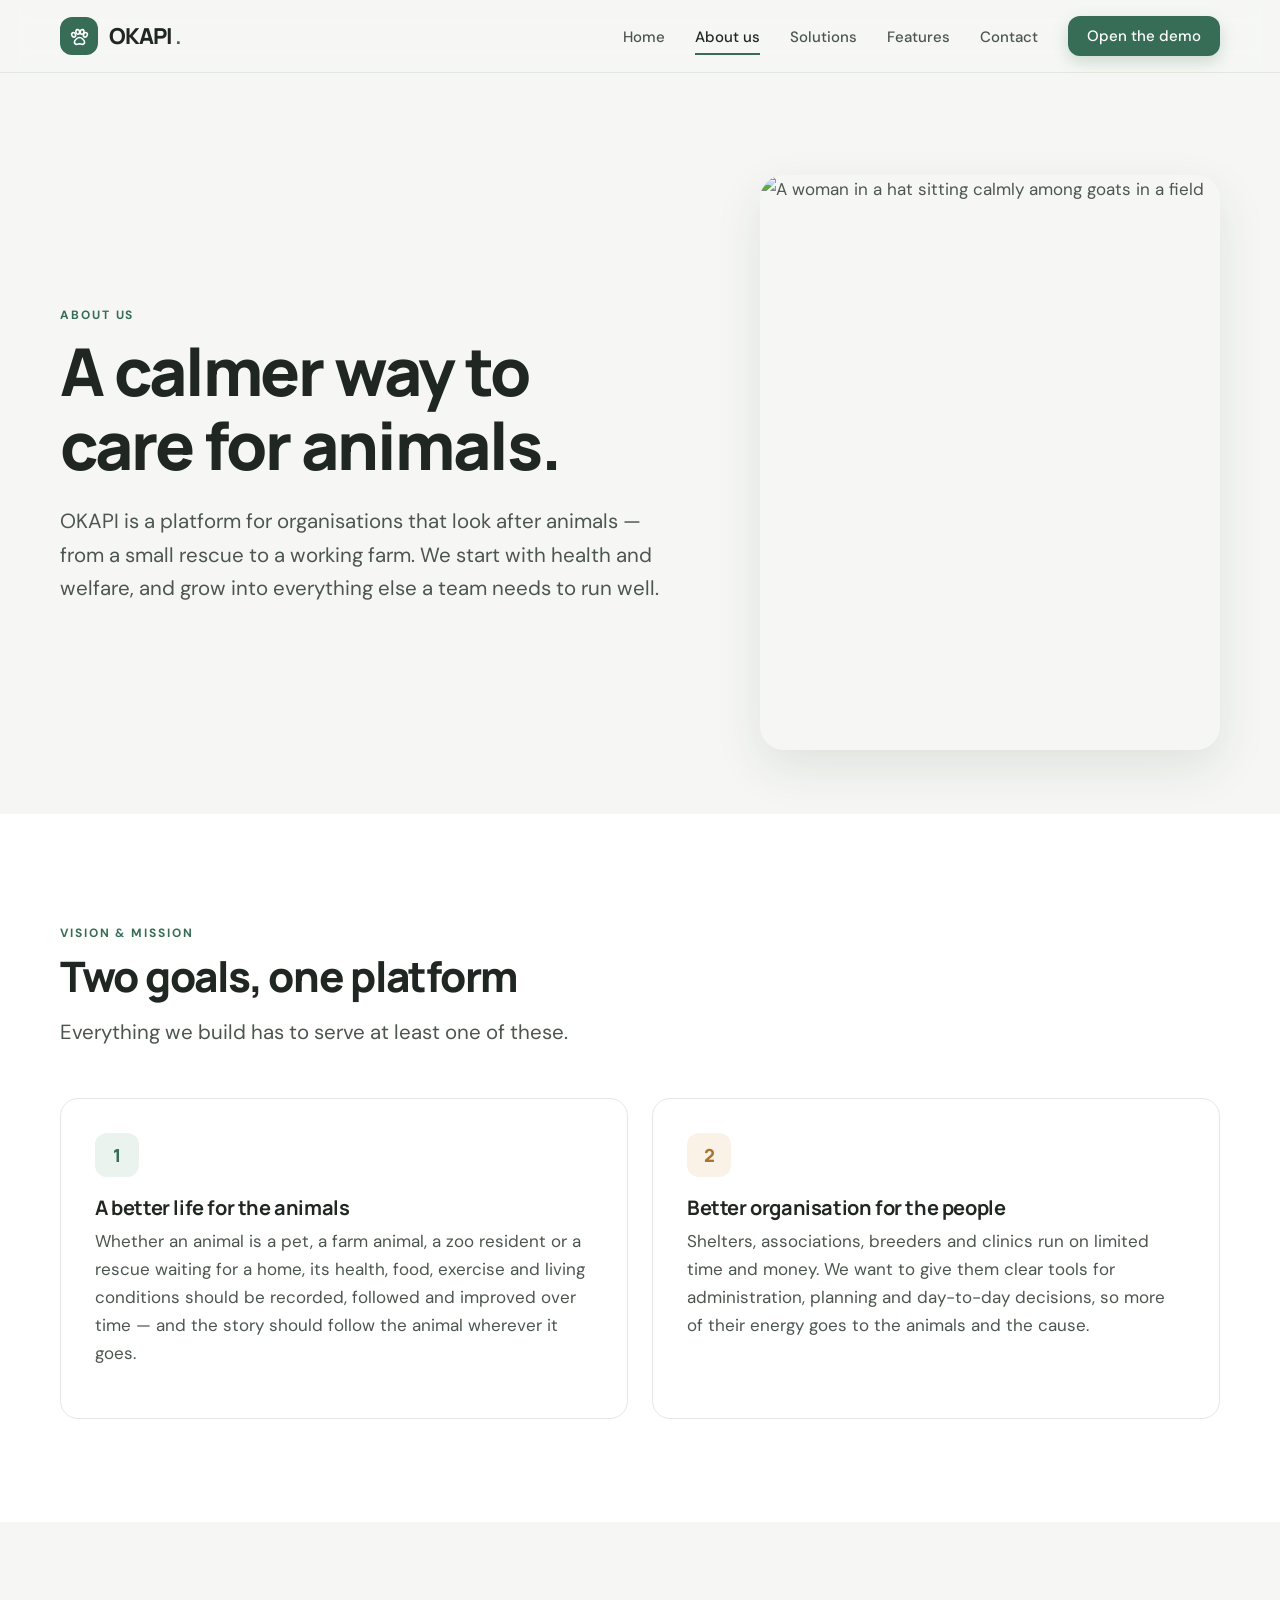
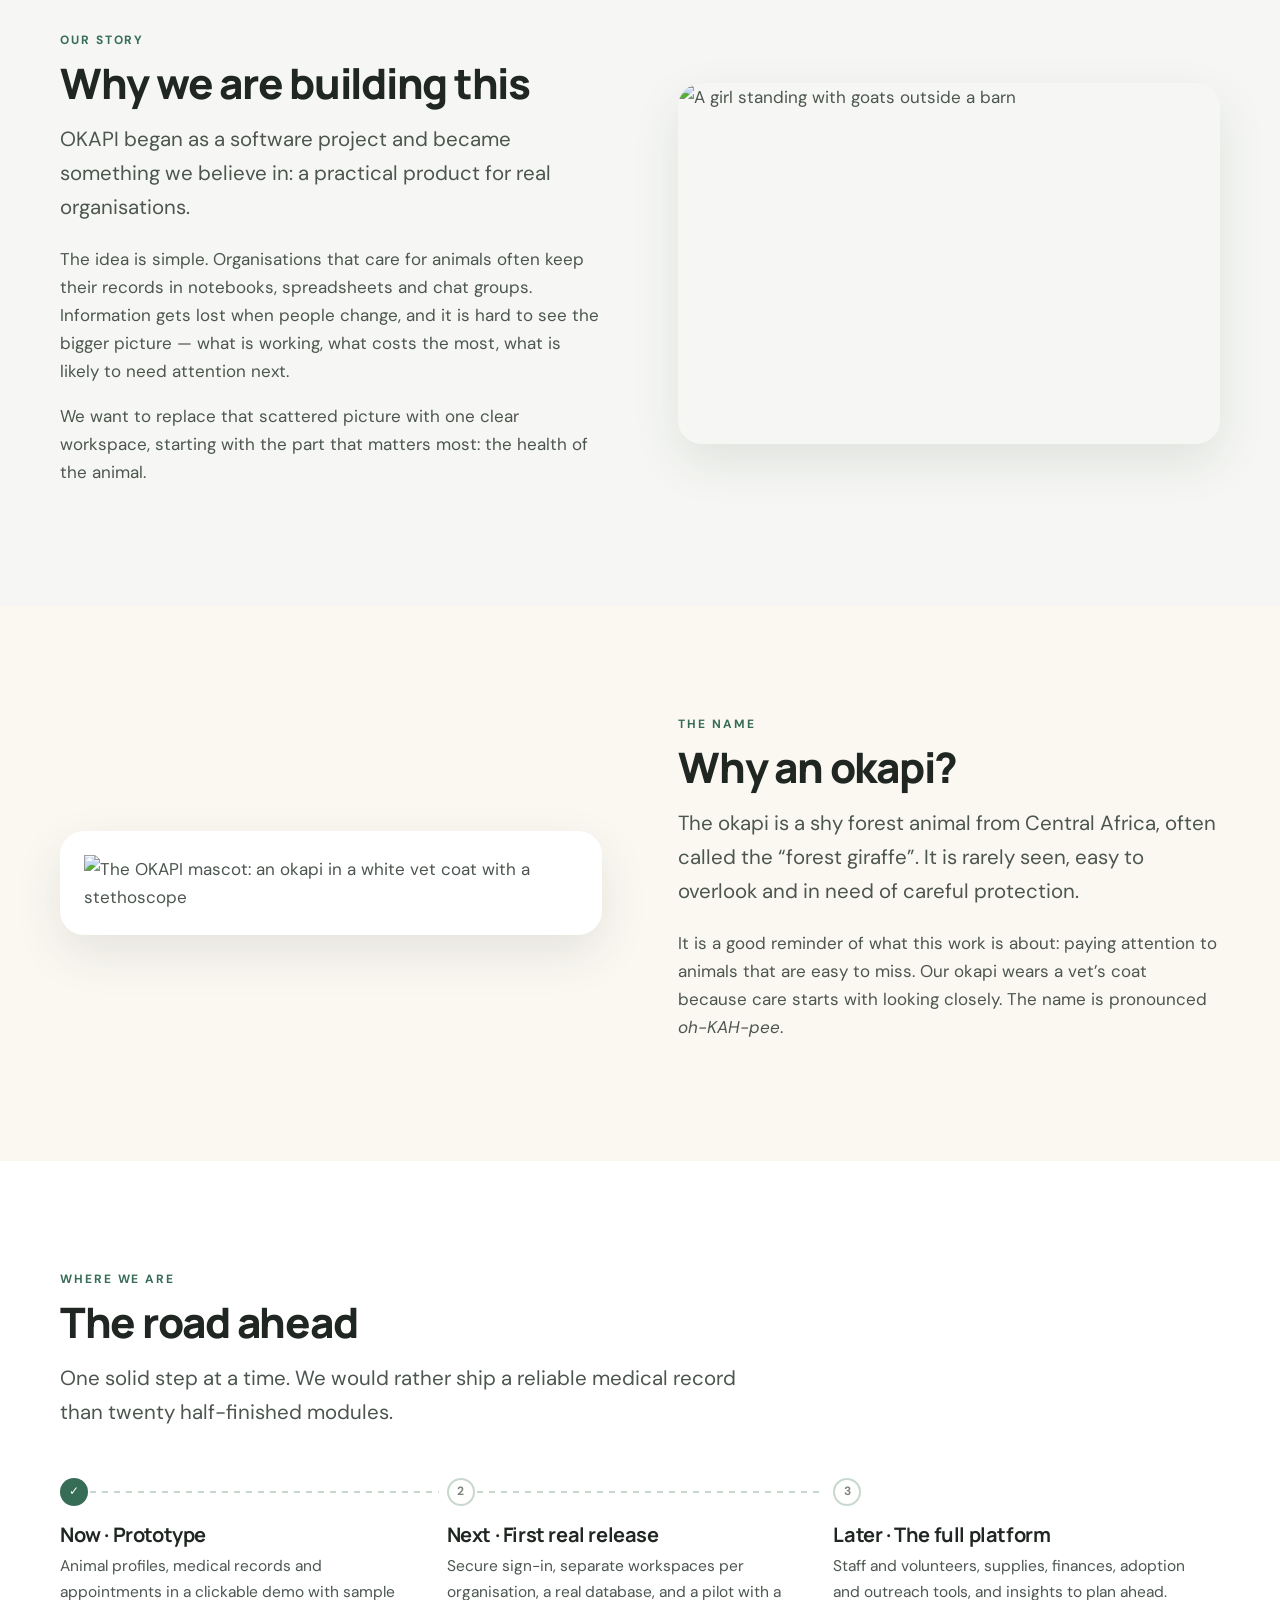
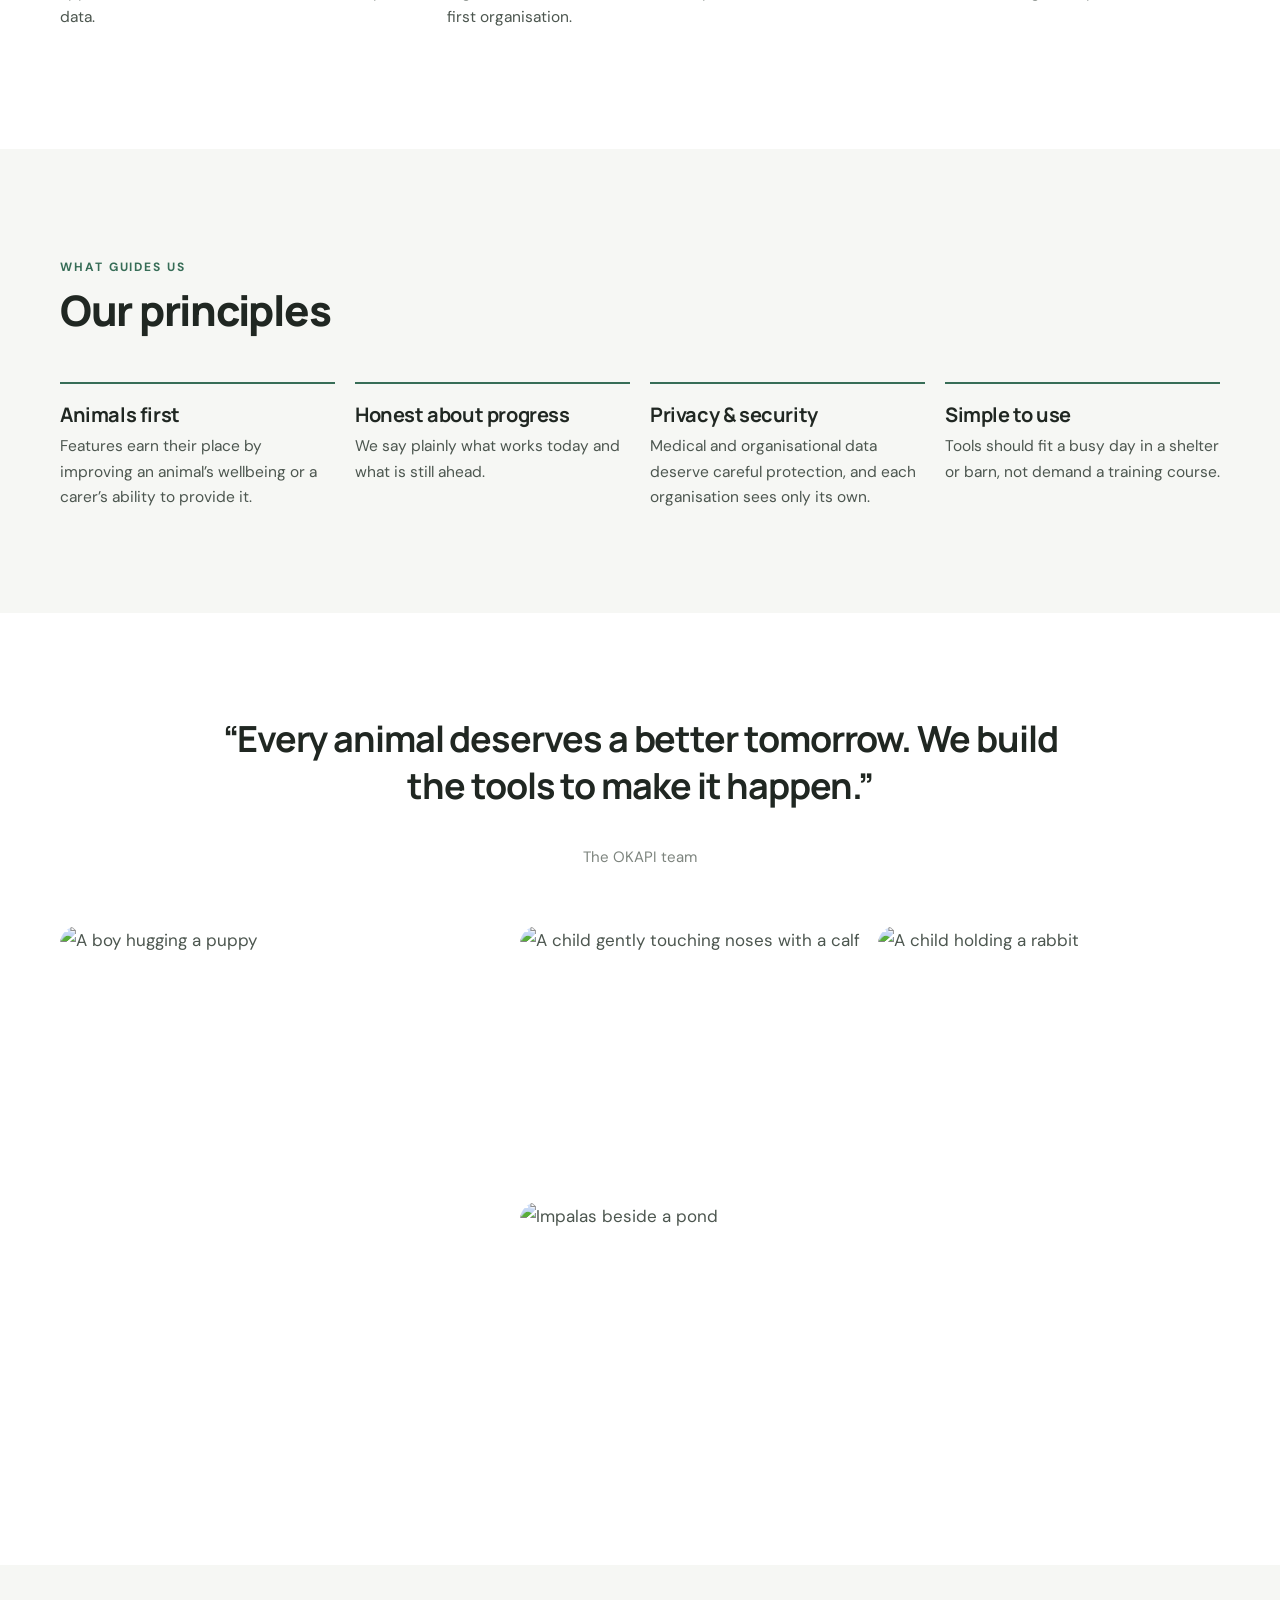
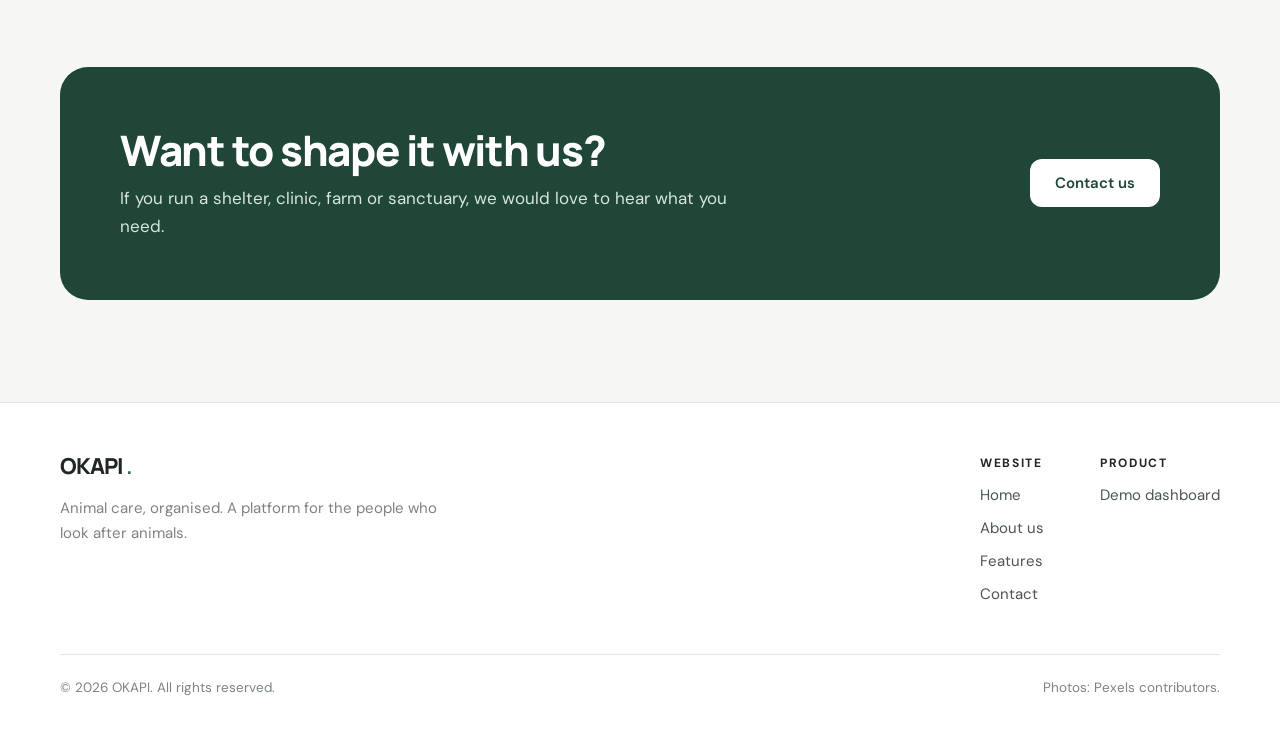
==== okapi/about.html @ 24b435aa "Merge remote-tracking branch 'origin/main' Signed-off-by: myrsini kampa <115368058+myrtokam@users.no" ====
<!doctype html>
<html lang="en">
<head>
    <meta charset="utf-8">
    <meta content="width=device-width, initial-scale=1" name="viewport">
    <meta content="#f6f7f4" name="theme-color">
    <meta content="Who we are, why we are building OKAPI, and where the platform is going." name="description">
    <title>About us — OKAPI</title>
    <link href="https://fonts.googleapis.com" rel="preconnect">
    <link crossorigin href="https://fonts.gstatic.com" rel="preconnect">
    <link href="https://fonts.googleapis.com/css2?family=DM+Sans:wght@400;500;600;700&family=Manrope:wght@600;700;800&display=swap"
          rel="stylesheet">
    <link href="site.css" rel="stylesheet">
</head>
<body>
<a class="skip" href="#main">Skip to content</a>

<header class="site-header">
    <div class="wrap nav">
        <a aria-label="OKAPI home" class="logo" href="index.html">
            <span class="logo-mark"><svg viewBox="0 0 24 24"><path
                    d="M12 13.2c-2.8 0-5.8 3.2-5.8 5.5 0 1.5 1.2 2.3 2.7 2.3 1.2 0 2-.6 3.1-.6s1.9.6 3.1.6c1.5 0 2.7-.8 2.7-2.3 0-2.3-3-5.5-5.8-5.5Z"/><ellipse
                    cx="5.3" cy="10.1" rx="2.1" ry="2.7" transform="rotate(-25 5.3 10.1)"/><ellipse cx="10" cy="6.8"
                                                                                                    rx="2.1" ry="2.7"
                                                                                                    transform="rotate(-8 10 6.8)"/><ellipse
                    cx="15" cy="6.8" rx="2.1" ry="2.7" transform="rotate(8 15 6.8)"/><ellipse cx="18.7" cy="10.1"
                                                                                              rx="2.1" ry="2.7"
                                                                                              transform="rotate(25 18.7 10.1)"/></svg></span>
            OKAPI<b>.</b>
        </a>
        <button aria-expanded="false" aria-label="Menu" class="nav-toggle">
            <svg viewBox="0 0 24 24">
                <path d="M4 7h16M4 12h16M4 17h16"/>
            </svg>
        </button>
        <ul class="nav-links">
            <li><a href="index.html">Home</a></li>
            <li><a aria-current="page" href="about.html">About us</a></li>
            <li><a href="index.html#solutions">Solutions</a></li>
            <li><a href="index.html#features">Features</a></li>
            <li><a href="index.html#contact">Contact</a></li>
            <li><a class="btn btn-primary btn-sm" href="app.html">Open the demo</a></li>
        </ul>
    </div>
</header>

<main id="main">
    <!-- INTRO -->
    <section class="hero" style="padding-bottom:clamp(40px,5vw,64px)">
        <div class="wrap hero-grid">
            <div>
                <span class="eyebrow">About us</span>
                <h1>A calmer way to care for animals.</h1>
                <p class="lead">OKAPI is a platform for organisations that look after animals — from a small rescue to a
                    working farm. We start with health and welfare, and grow into everything else a team needs to run
                    well.</p>
            </div>
            <figure class="photo tall" style="max-width:460px;justify-self:end;width:100%"><img
                    alt="A woman in a hat sitting calmly among goats in a field" src="images/woman-goats.jpg"
                    style="object-position:50% 30%"></figure>
        </div>
    </section>

    <!-- VISION & MISSION -->
    <section class="section section-white">
        <div class="wrap">
            <div class="section-head reveal">
                <span class="eyebrow">Vision &amp; mission</span>
                <h2>Two goals, one platform</h2>
                <p class="lead">Everything we build has to serve at least one of these.</p>
            </div>
            <div class="pillars">
                <article class="pillar reveal">
                    <div class="num">1</div>
                    <h3>A better life for the animals</h3>
                    <p>Whether an animal is a pet, a farm animal, a zoo resident or a rescue waiting for a home, its
                        health, food, exercise and living conditions should be recorded, followed and improved over time
                        — and the story should follow the animal wherever it goes.</p>
                </article>
                <article class="pillar warm reveal">
                    <div class="num">2</div>
                    <h3>Better organisation for the people</h3>
                    <p>Shelters, associations, breeders and clinics run on limited time and money. We want to give them
                        clear tools for administration, planning and day-to-day decisions, so more of their energy goes
                        to the animals and the cause.</p>
                </article>
            </div>
        </div>
    </section>

    <!-- STORY -->
    <section class="section">
        <div class="wrap split">
            <div class="reveal">
                <span class="eyebrow">Our story</span>
                <h2>Why we are building this</h2>
                <p class="lead">OKAPI began as a software project and became something we believe in: a practical
                    product for real organisations.</p>
                <p>The idea is simple. Organisations that care for animals often keep their records in notebooks,
                    spreadsheets and chat groups. Information gets lost when people change, and it is hard to see the
                    bigger picture — what is working, what costs the most, what is likely to need attention next.</p>
                <p>We want to replace that scattered picture with one clear workspace, starting with the part that
                    matters most: the health of the animal.</p>
            </div>
            <figure class="photo wide reveal"><img alt="A girl standing with goats outside a barn"
                                                   loading="lazy" src="images/goats-barn.jpg">
            </figure>
        </div>
    </section>

    <!-- MASCOT -->
    <section class="section section-cream">
        <div class="wrap split reverse">
            <div class="reveal">
                <span class="eyebrow">The name</span>
                <h2>Why an okapi?</h2>
                <p class="lead">The okapi is a shy forest animal from Central Africa, often called the “forest giraffe”.
                    It is rarely seen, easy to overlook and in need of careful protection.</p>
                <p>It is a good reminder of what this work is about: paying attention to animals that are easy to miss.
                    Our okapi wears a vet’s coat because care starts with looking closely. The name is pronounced <em>oh-KAH-pee</em>.
                </p>
            </div>
            <figure class="photo reveal" style="background:#fff;padding:24px;box-shadow:var(--shadow)"><img
                    alt="The OKAPI mascot: an okapi in a white vet coat with a stethoscope" loading="lazy"
                    src="images/okapi-vet.png" style="object-fit:contain"></figure>
        </div>
    </section>

    <!-- ROADMAP -->
    <section class="section section-white">
        <div class="wrap">
            <div class="section-head reveal">
                <span class="eyebrow">Where we are</span>
                <h2>The road ahead</h2>
                <p class="lead">One solid step at a time. We would rather ship a reliable medical record than twenty
                    half-finished modules.</p>
            </div>
            <div class="timeline">
                <div class="step reveal">
                    <div class="dot">✓</div>
                    <h3>Now · Prototype</h3>
                    <p>Animal profiles, medical records and appointments in a clickable demo with sample data.</p></div>
                <div class="step upcoming reveal">
                    <div class="dot">2</div>
                    <h3>Next · First real release</h3>
                    <p>Secure sign-in, separate workspaces per organisation, a real database, and a pilot with a first
                        organisation.</p></div>
                <div class="step upcoming reveal">
                    <div class="dot">3</div>
                    <h3>Later · The full platform</h3>
                    <p>Staff and volunteers, supplies, finances, adoption and outreach tools, and insights to plan
                        ahead.</p></div>
            </div>
        </div>
    </section>

    <!-- VALUES -->
    <section class="section">
        <div class="wrap">
            <div class="section-head reveal">
                <span class="eyebrow">What guides us</span>
                <h2>Our principles</h2>
            </div>
            <div class="values">
                <div class="value reveal"><h3>Animals first</h3>
                    <p>Features earn their place by improving an animal’s wellbeing or a carer’s ability to provide
                        it.</p></div>
                <div class="value reveal"><h3>Honest about progress</h3>
                    <p>We say plainly what works today and what is still ahead.</p></div>
                <div class="value reveal"><h3>Privacy &amp; security</h3>
                    <p>Medical and organisational data deserve careful protection, and each organisation sees only its
                        own.</p></div>
                <div class="value reveal"><h3>Simple to use</h3>
                    <p>Tools should fit a busy day in a shelter or barn, not demand a training course.</p></div>
            </div>
        </div>
    </section>

    <!-- QUOTE + PHOTOS -->
    <section class="section section-white">
        <div class="wrap">
            <blockquote class="quote reveal">
                <p>“Every animal deserves a better tomorrow. We build the tools to make it happen.”</p>
                <cite>The OKAPI team</cite>
            </blockquote>
            <div class="gallery reveal" style="margin-top:56px">
                <img alt="A boy hugging a puppy" loading="lazy" src="images/boy-puppy.jpg"
                     style="object-position:50% 30%">
                <img alt="A child gently touching noses with a calf" loading="lazy" src="images/calf.jpg">
                <img alt="A child holding a rabbit" loading="lazy" src="images/boy-rabbit.jpg">
                <img alt="Impalas beside a pond" loading="lazy" src="images/wildlife.jpg" style="grid-column: span 2">
            </div>
        </div>
    </section>

    <!-- CTA -->
    <section class="section">
        <div class="wrap cta" style="margin-bottom:0">
            <div class="cta-box reveal">
                <div>
                    <h2>Want to shape it with us?</h2>
                    <p>If you run a shelter, clinic, farm or sanctuary, we would love to hear what you need.</p>
                </div>
                <a class="btn btn-light" href="index.html#contact">Contact us</a>
            </div>
        </div>
    </section>
</main>

<footer class="site-footer">
    <div class="wrap">
        <div class="footer-grid">
            <div>
                <a class="logo" href="index.html">OKAPI<b>.</b></a>
                <p>Animal care, organised. A platform for the people who look after animals.</p>
            </div>
            <div class="footer-links">
                <div><h4>Website</h4><a href="index.html">Home</a><a href="about.html">About us</a><a
                        href="index.html#features">Features</a><a href="index.html#contact">Contact</a></div>
                <div><h4>Product</h4><a href="app.html">Demo dashboard</a></div>
            </div>
        </div>
        <div class="legal">
            <span>© <span data-year>2026</span> OKAPI. All rights reserved.</span>
            <span>Photos: Pexels contributors.</span>
        </div>
    </div>
</footer>
<script src="site.js"></script>
</body>
</html>
---- okapi/site.css ----
/* OKAPI public website — shares the visual language of the dashboard (styles.css tokens) */
:root {
  color-scheme: light;
  --ink: #202722;
  --body: #4c564f;
  --muted: #7d847e;
  --line: #e4e8e2;
  --paper: #fff;
  --canvas: #f6f7f4;
  --cream: #fbf8f2;
  --green: #376d57;
  --green-dark: #285742;
  --green-deep: #1f4636;
  --green-soft: #eaf3ed;
  --amber: #c58a43;
  --amber-soft: #fbf2e7;
  --radius: 18px;
  --shadow: 0 18px 48px rgb(34 49 39 / 10%);
  --wrap: 1160px;
}

* { box-sizing: border-box; }
html { scroll-behavior: smooth; }
body { margin: 0; background: var(--canvas); color: var(--body); font: 400 17px/1.65 "DM Sans", system-ui, sans-serif; -webkit-font-smoothing: antialiased; }
img { display: block; max-width: 100%; }
a { color: var(--green); }
h1, h2, h3, p { margin-top: 0; }
h1, h2, h3 { color: var(--ink); font-family: "Manrope", sans-serif; letter-spacing: -.03em; line-height: 1.12; }
h1 { font-size: clamp(38px, 5.4vw, 66px); font-weight: 800; margin-bottom: 22px; }
h2 { font-size: clamp(28px, 3.4vw, 42px); font-weight: 800; margin-bottom: 16px; }
h3 { font-size: 20px; font-weight: 700; letter-spacing: -.02em; margin-bottom: 8px; }
.wrap { width: min(var(--wrap), 100% - 48px); margin-inline: auto; }
.eyebrow { display: inline-block; margin-bottom: 14px; color: var(--green); font: 700 12px/1 "DM Sans", sans-serif; letter-spacing: .16em; text-transform: uppercase; }
.lead { font-size: clamp(18px, 1.6vw, 21px); color: var(--body); max-width: 60ch; }
.skip { position: absolute; left: -999px; top: 8px; z-index: 100; padding: 10px 14px; border-radius: 8px; background: var(--ink); color: #fff; }
.skip:focus { left: 8px; }
:focus-visible { outline: 3px solid #8eaf98; outline-offset: 3px; border-radius: 6px; }

/* header */
.site-header { position: sticky; top: 0; z-index: 40; background: rgb(246 247 244 / 88%); backdrop-filter: blur(12px); border-bottom: 1px solid var(--line); }
.nav { display: flex; align-items: center; justify-content: space-between; gap: 24px; height: 72px; }
.logo { display: inline-flex; align-items: center; gap: 11px; color: var(--ink); text-decoration: none; font: 800 22px/1 "Manrope", sans-serif; letter-spacing: -.04em; }
.logo-mark { width: 38px; height: 38px; display: grid; place-items: center; border-radius: 12px; color: #fff; background: var(--green); }
.logo-mark svg { width: 21px; height: 21px; fill: none; stroke: currentColor; stroke-width: 1.8; stroke-linecap: round; stroke-linejoin: round; }
.logo { gap: 11px; }
.logo b { color: var(--green); margin-left: -9px; }
.nav-links { display: flex; align-items: center; gap: 30px; margin: 0; padding: 0; list-style: none; }
.nav-links a { color: var(--body); text-decoration: none; font-size: 15px; font-weight: 500; padding: 6px 0; border-bottom: 2px solid transparent; }
.nav-links a.btn { color: #fff; border-bottom: 1.5px solid transparent; padding: 0 18px; }
.nav-links a.btn:hover { color: #fff; border-color: transparent; background: var(--green-dark); }
.nav-links a:hover, .nav-links a[aria-current="page"] { color: var(--ink); border-color: var(--green); }
.nav-toggle { display: none; width: 44px; height: 44px; border: 1px solid var(--line); border-radius: 10px; background: #fff; cursor: pointer; }
.nav-toggle svg { width: 20px; height: 20px; fill: none; stroke: var(--ink); stroke-width: 1.8; stroke-linecap: round; }

/* buttons */
.btn { display: inline-flex; align-items: center; justify-content: center; gap: 9px; min-height: 48px; padding: 0 24px; border: 1.5px solid transparent; border-radius: 12px; font: 600 15px/1 "DM Sans", sans-serif; text-decoration: none; cursor: pointer; transition: background .16s, transform .16s, box-shadow .16s; }
.btn:active { transform: translateY(1px); }
.btn-primary { color: #fff; background: var(--green); box-shadow: 0 6px 16px rgb(55 109 87 / 22%); }
.btn-primary:hover { background: var(--green-dark); }
.btn-ghost { color: var(--green-dark); background: transparent; border-color: #c9d8cd; }
.btn-ghost:hover { background: #fff; }
.btn-light { color: var(--green-deep); background: #fff; }
.btn-light:hover { background: var(--green-soft); }
.btn-sm { min-height: 40px; padding: 0 18px; font-size: 14px; }

/* hero */
.hero { padding: clamp(48px, 8vw, 104px) 0 clamp(56px, 7vw, 88px); overflow: hidden; }
.hero-grid { display: grid; grid-template-columns: 1.1fr .9fr; gap: clamp(32px, 5vw, 72px); align-items: center; }
.hero h1 em { font-style: normal; color: var(--green); }
.hero-actions { display: flex; flex-wrap: wrap; gap: 12px; margin-top: 32px; }
.status-chip { display: inline-flex; align-items: center; gap: 9px; margin-top: 30px; padding: 8px 14px; border: 1px solid #f0e2c7; border-radius: 999px; background: #fffaf1; color: #8a6128; font-size: 13.5px; font-weight: 500; }
.status-chip i { width: 8px; height: 8px; border-radius: 50%; background: #d7a24f; }
.hero-art { position: relative; }
.hero-card { position: relative; background-image: radial-gradient(circle at 50% 75%, var(--green-soft), #fff 70%); border-radius: 28px; background: #fff; box-shadow: var(--shadow); padding: 28px 28px 0; border: 1px solid var(--line); }
.hero-card img { width: 100%; aspect-ratio: 1.2; object-fit: contain; }
.hero-card img { position: relative; z-index: 1; mix-blend-mode: multiply; }
.float-photo { position: absolute; width: 38%; right: -4%; bottom: -34px; border-radius: 18px; border: 6px solid var(--canvas); box-shadow: var(--shadow); aspect-ratio: 4/5; object-fit: cover; z-index: 2; }
.float-note { position: absolute; left: -5%; top: 12%; z-index: 2; display: flex; align-items: center; gap: 10px; padding: 11px 15px; border-radius: 14px; background: #fff; box-shadow: var(--shadow); border: 1px solid var(--line); font-size: 14px; font-weight: 600; color: var(--ink); }
.float-note svg { width: 18px; height: 18px; fill: none; stroke: var(--green); stroke-width: 1.8; stroke-linecap: round; stroke-linejoin: round; }

/* sections */
section { scroll-margin-top: 90px; }
.section { padding: clamp(56px, 8vw, 104px) 0; }
.section-white { background: #fff; }
.section-cream { background: var(--cream); }
.section-head { max-width: 720px; margin-bottom: 48px; }
.section-head.center { margin-inline: auto; text-align: center; }
.section-head.center .lead { margin-inline: auto; }

.split { display: grid; grid-template-columns: 1fr 1fr; gap: clamp(32px, 6vw, 84px); align-items: center; }
.split.reverse > :first-child { order: 2; }
.photo { border-radius: 24px; overflow: hidden; box-shadow: var(--shadow); }
.photo img { width: 100%; height: 100%; object-fit: cover; }
.photo.tall { aspect-ratio: 4/5; }
.photo.wide { aspect-ratio: 3/2; }
.photo.square { aspect-ratio: 1; }
.photo figcaption { display: none; }
figure { margin: 0; }

.pillars { display: grid; grid-template-columns: repeat(2, 1fr); gap: 24px; }
.pillar { padding: 34px; border-radius: var(--radius); background: #fff; border: 1px solid var(--line); }
.pillar .num { display: grid; place-items: center; width: 44px; height: 44px; margin-bottom: 20px; border-radius: 12px; background: var(--green-soft); color: var(--green); font: 800 18px "Manrope", sans-serif; }
.pillar.warm .num { background: var(--amber-soft); color: #a8742f; }

.cards { display: grid; grid-template-columns: repeat(3, 1fr); gap: 22px; }
.card { overflow: hidden; border-radius: var(--radius); background: #fff; border: 1px solid var(--line); transition: transform .2s, box-shadow .2s; }
.card:hover { transform: translateY(-4px); box-shadow: var(--shadow); }
.card img { width: 100%; aspect-ratio: 4/3; object-fit: cover; }
.card div { padding: 22px 24px 26px; }
.card p { margin: 0; font-size: 15.5px; }

.features { display: grid; grid-template-columns: repeat(3, 1fr); gap: 20px; }
.feature { padding: 26px; border-radius: var(--radius); background: #fff; border: 1px solid var(--line); }
.feature p { margin: 0; font-size: 15.5px; }
.tag { display: inline-flex; margin-bottom: 16px; padding: 5px 11px; border-radius: 999px; font-size: 12px; font-weight: 700; letter-spacing: .04em; }
.tag.live { color: #3f7a53; background: #e8f4ec; }
.tag.next { color: #9a6d2f; background: var(--amber-soft); }
.tag.later { color: #6b736d; background: #eff1ee; }

.timeline { display: grid; grid-template-columns: repeat(3, 1fr); gap: 0; position: relative; }
.step { position: relative; padding: 0 28px 0 0; }
.step::before { content: ""; position: absolute; top: 13px; left: 30px; right: 8px; height: 2px; background: repeating-linear-gradient(90deg, #c9d8cd 0 6px, transparent 6px 12px); }
.step:last-child::before { display: none; }
.dot { position: relative; display: grid; place-items: center; width: 28px; height: 28px; margin-bottom: 18px; border-radius: 50%; background: var(--green); color: #fff; font-size: 12px; font-weight: 700; }
.step.upcoming .dot { background: #fff; border: 2px solid #c9d8cd; color: var(--muted); }
.step p { font-size: 15.5px; }

.values { display: grid; grid-template-columns: repeat(4, 1fr); gap: 20px; }
.value { padding-top: 20px; border-top: 2px solid var(--green); }
.value p { font-size: 15.5px; margin: 0; }

.gallery { display: grid; grid-template-columns: 1.3fr 1fr 1fr; grid-template-rows: 260px 260px; gap: 16px; }
.gallery img { width: 100%; height: 100%; object-fit: cover; border-radius: 18px; }
.gallery img:first-child { grid-row: span 2; }

.quote { max-width: 860px; margin: 0 auto; text-align: center; }
.quote p { font: 700 clamp(24px, 3vw, 36px)/1.3 "Manrope", sans-serif; letter-spacing: -.03em; color: var(--ink); }
.quote cite { display: block; margin-top: 18px; font-style: normal; font-size: 15px; color: var(--muted); }

.callout { padding: 20px 24px; border-radius: 14px; border: 1px solid #f0e2c7; background: #fffaf1; color: #6f5430; font-size: 15.5px; }
.callout strong { color: #5c4424; }

/* CTA + contact */
.cta { margin-inline: auto; }
.cta-box { display: grid; grid-template-columns: 1fr auto; gap: 32px; align-items: center; padding: clamp(32px, 5vw, 60px); border-radius: 28px; background: var(--green-deep); color: #d8e6dd; }
.cta-box h2 { color: #fff; margin-bottom: 10px; }
.cta-box p { margin: 0; max-width: 52ch; }

.contact-grid { display: grid; grid-template-columns: .8fr 1.2fr; gap: clamp(32px, 6vw, 80px); align-items: start; }
.contact-list { display: grid; gap: 18px; margin: 28px 0 0; padding: 0; list-style: none; }
.contact-list li { display: flex; gap: 14px; align-items: flex-start; }
.contact-list span.ico { flex: 0 0 auto; width: 40px; height: 40px; display: grid; place-items: center; border-radius: 12px; background: var(--green-soft); color: var(--green); }
.contact-list svg { width: 19px; height: 19px; fill: none; stroke: currentColor; stroke-width: 1.8; stroke-linecap: round; stroke-linejoin: round; }
.contact-list small { display: block; color: var(--muted); font-size: 13px; }
.form { padding: clamp(24px, 3vw, 38px); border-radius: 22px; background: #fff; border: 1px solid var(--line); box-shadow: var(--shadow); }
.form-row { display: grid; grid-template-columns: 1fr 1fr; gap: 16px; }
.form label { display: block; margin: 0 0 18px; color: var(--ink); font-size: 14px; font-weight: 600; }
.form input, .form select, .form textarea { display: block; width: 100%; margin-top: 7px; padding: 13px 14px; border: 1.5px solid #e1e6df; border-radius: 10px; background: #fff; color: var(--ink); font: 400 16px "DM Sans", sans-serif; }
.form textarea { min-height: 130px; resize: vertical; }
.form input:focus, .form select:focus, .form textarea:focus { outline: none; border-color: #8eaf98; box-shadow: 0 0 0 4px rgb(95 145 109 / 12%); }
.form-actions { display: flex; flex-wrap: wrap; gap: 12px; align-items: center; }
.form-note { margin: 16px 0 0; color: var(--muted); font-size: 13.5px; }
.form-status { min-height: 24px; margin-top: 14px; color: var(--green-dark); font-weight: 500; font-size: 15px; }

/* footer */
.site-footer { padding: 52px 0 36px; border-top: 1px solid var(--line); background: #fff; font-size: 15px; }
.footer-grid { display: flex; flex-wrap: wrap; justify-content: space-between; gap: 32px; }
.footer-grid p { max-width: 38ch; margin: 14px 0 0; color: var(--muted); }
.footer-links { display: flex; gap: 56px; }
.footer-links h4 { margin: 0 0 12px; color: var(--ink); font: 700 12px "DM Sans", sans-serif; letter-spacing: .14em; text-transform: uppercase; }
.footer-links a { display: block; margin-bottom: 8px; color: var(--body); text-decoration: none; }
.footer-links a:hover { color: var(--green); }
.legal { display: flex; flex-wrap: wrap; justify-content: space-between; gap: 8px; margin-top: 40px; padding-top: 22px; border-top: 1px solid var(--line); color: var(--muted); font-size: 13.5px; }
.photo-credit { margin-top: 10px; font-size: 12.5px; color: var(--muted); }

/* reveal */
.reveal { opacity: 0; transform: translateY(18px); transition: opacity .6s ease, transform .6s ease; }
.reveal.in { opacity: 1; transform: none; }
@media (prefers-reduced-motion: reduce) { .reveal { opacity: 1; transform: none; transition: none; } html { scroll-behavior: auto; } .card:hover { transform: none; } }

@media (max-width: 980px) {
  .hero-grid, .split, .contact-grid { grid-template-columns: 1fr; }
  .split.reverse > :first-child { order: 0; }
  .hero-art { max-width: 520px; margin-inline: auto; width: 100%; }
  .cards, .features { grid-template-columns: repeat(2, 1fr); }
  .values { grid-template-columns: repeat(2, 1fr); }
  .timeline { grid-template-columns: 1fr; gap: 28px; }
  .step::before { display: none; }
  .cta-box { grid-template-columns: 1fr; }
  .gallery { grid-template-columns: 1fr 1fr; grid-template-rows: 240px 240px 240px; }
  .gallery img:first-child { grid-row: auto; grid-column: span 2; }
}
@media (max-width: 760px) {
  body { font-size: 16px; }
  .wrap { width: min(var(--wrap), 100% - 32px); }
  .nav-toggle { display: inline-grid; place-items: center; }
  .nav-links { position: absolute; top: 72px; left: 0; right: 0; flex-direction: column; align-items: stretch; gap: 0; padding: 8px 16px 18px; background: #fff; border-bottom: 1px solid var(--line); display: none; }
  .nav-links.open { display: flex; }
  .nav-links li a { display: block; padding: 14px 4px; border-bottom: 1px solid var(--line); }
  .nav-links li:last-child a { margin-top: 12px; border: 0; text-align: center; }
  .pillars, .cards, .features, .form-row { grid-template-columns: 1fr; }
  .values { grid-template-columns: 1fr; }
  .hero-card { padding: 20px 20px 0; }
  .hero-card img { aspect-ratio: 1.3; }
  .float-photo { right: 0; width: 34%; }
  .float-note { left: 0; }
  .gallery { grid-template-columns: 1fr; grid-template-rows: none; }
  .gallery img, .gallery img:first-child { grid-column: auto; height: 240px; }
  .footer-links { gap: 36px; }
}
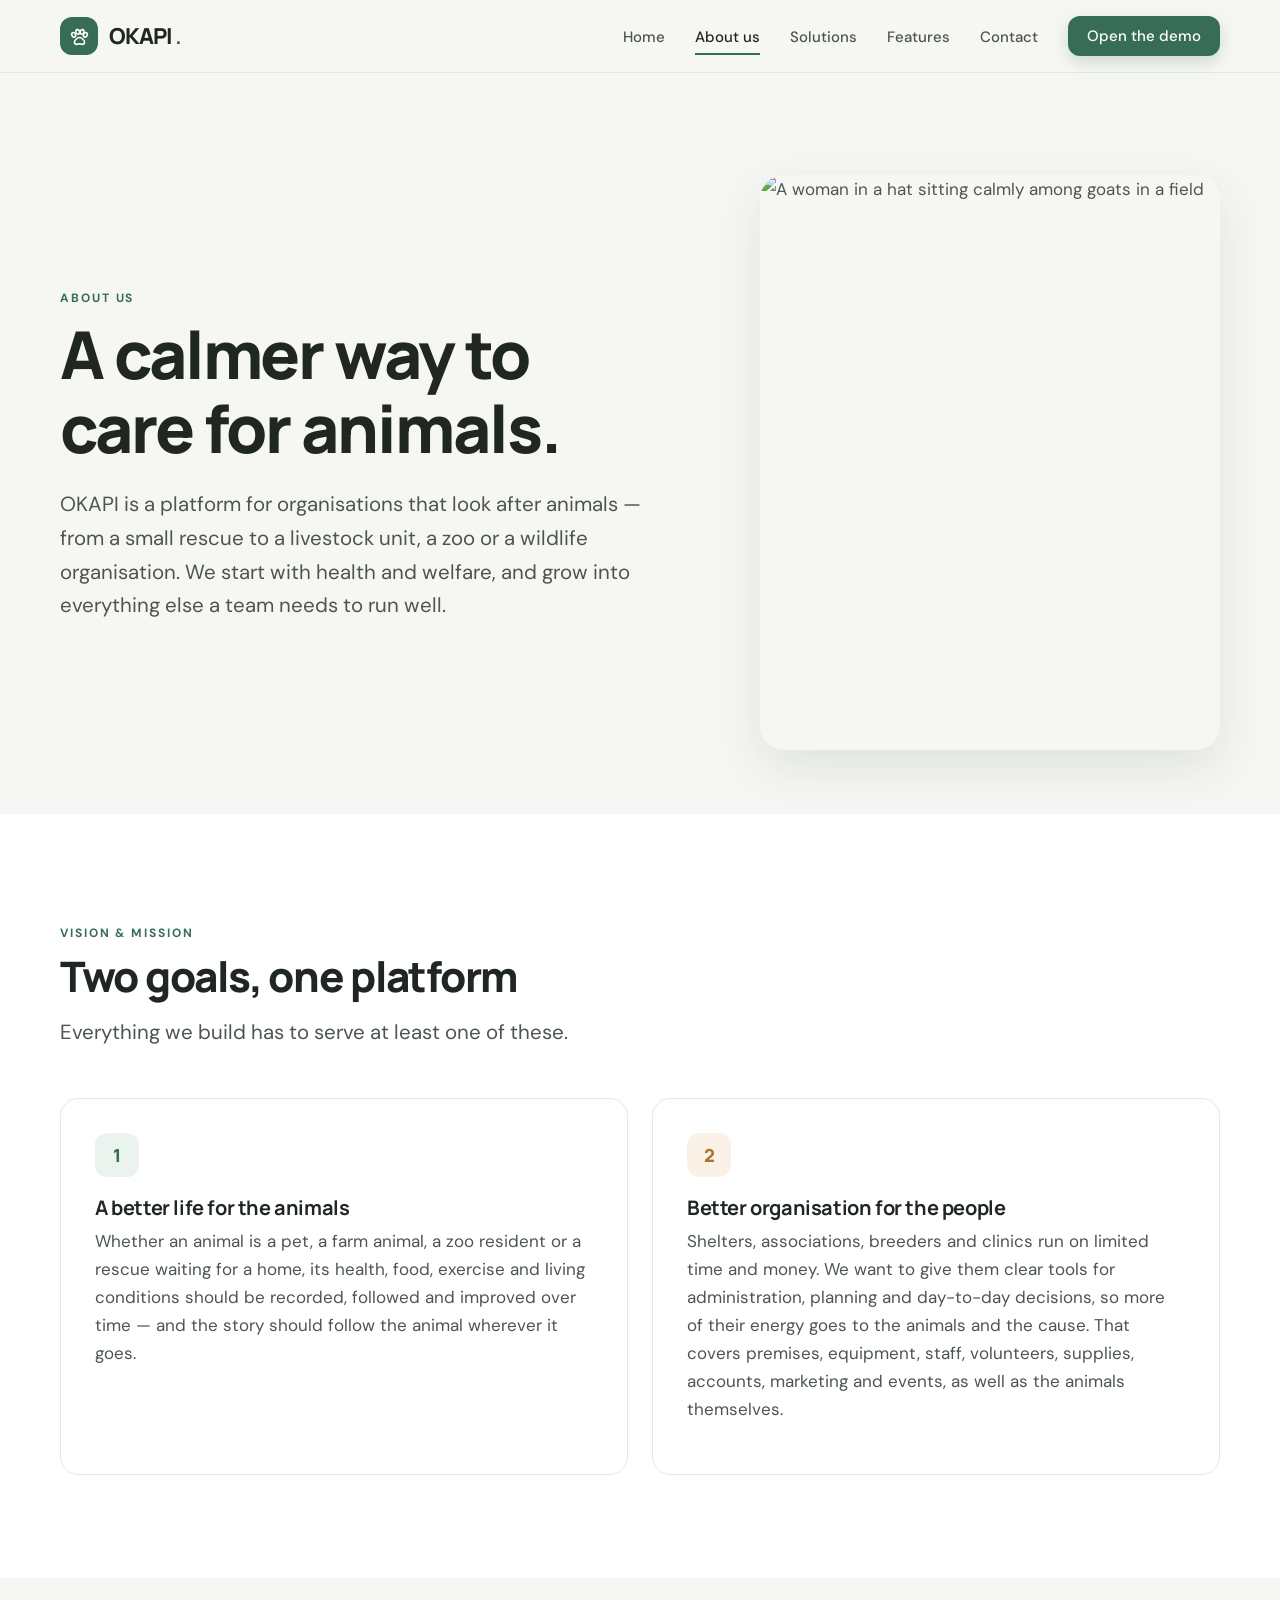
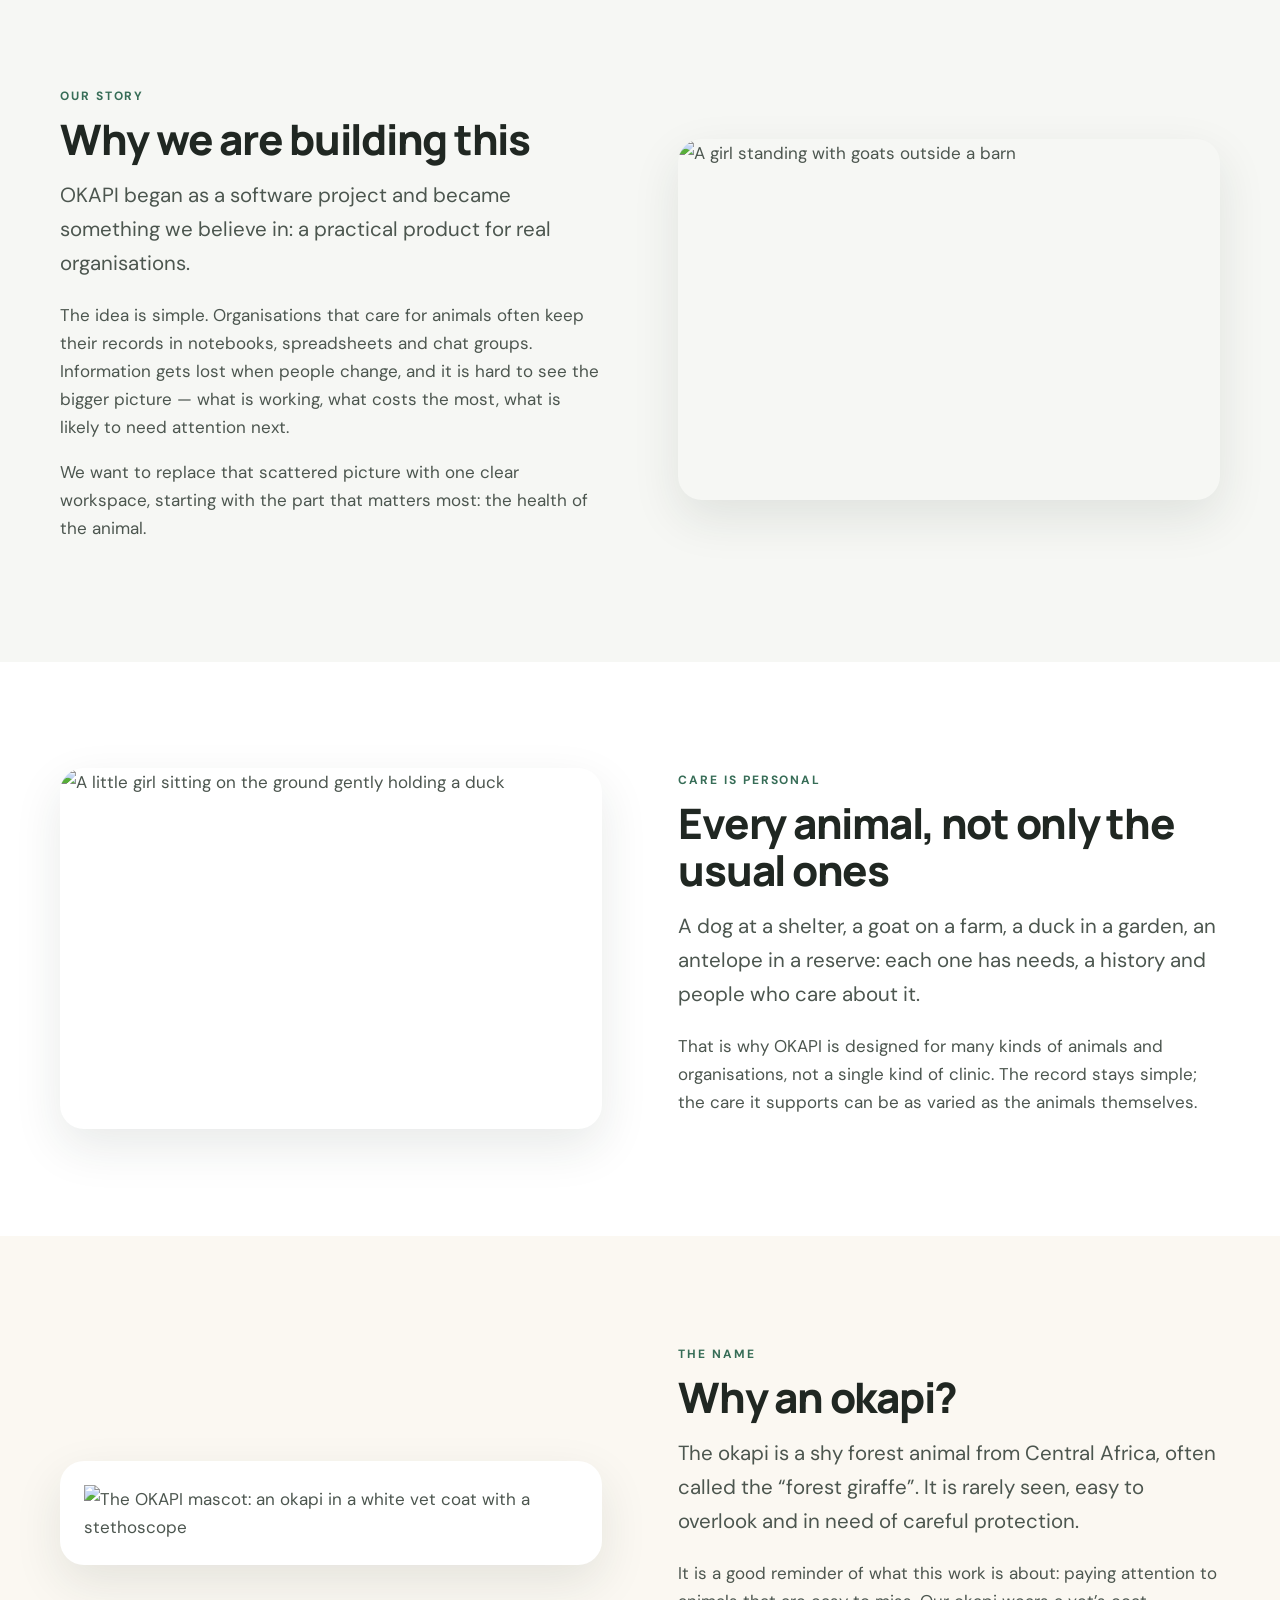
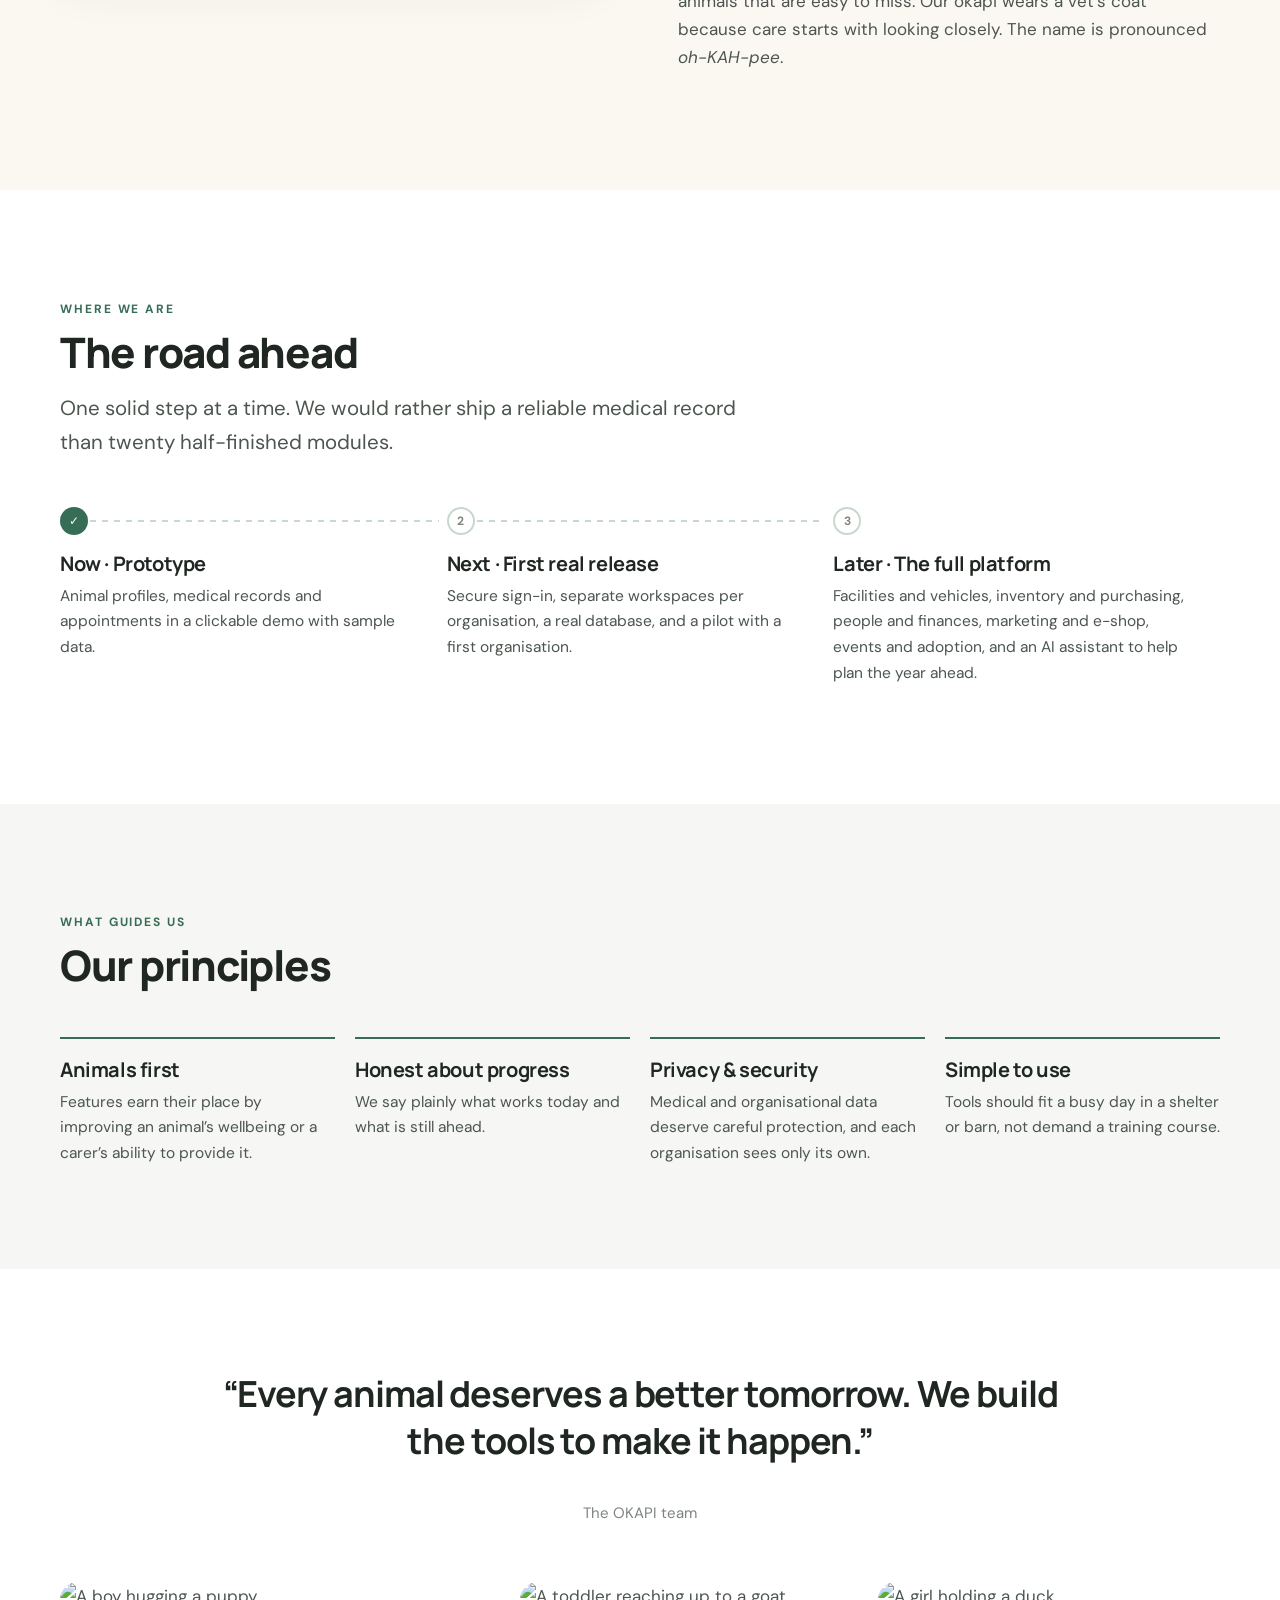
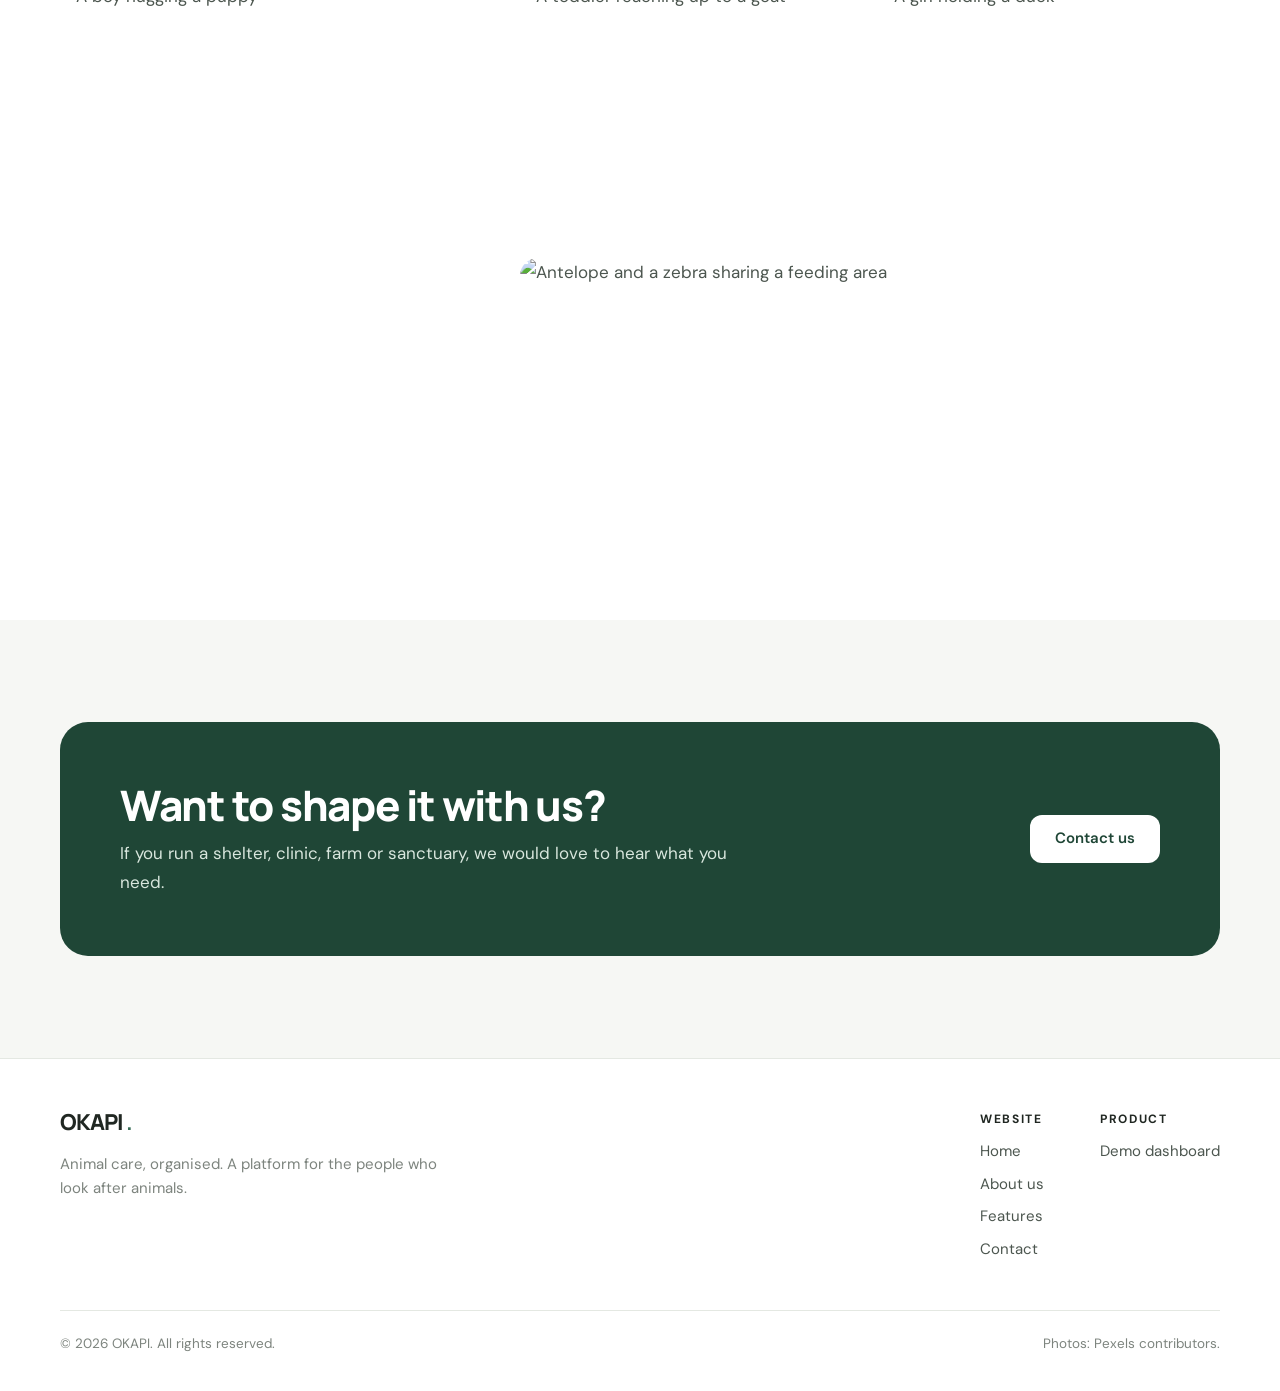
==== commit 3d8bc0db: "Merge remote-tracking branch 'origin/main' Signed-off-by: myrsini kampa <115368058+myrtokam@users.no" ====
--- a/okapi/about.html
+++ b/okapi/about.html
@@ -52,8 +52,8 @@
                 <span class="eyebrow">About us</span>
                 <h1>A calmer way to care for animals.</h1>
                 <p class="lead">OKAPI is a platform for organisations that look after animals — from a small rescue to a
-                    working farm. We start with health and welfare, and grow into everything else a team needs to run
-                    well.</p>
+                    livestock unit, a zoo or a wildlife organisation. We start with health and welfare, and grow into
+                    everything else a team needs to run well.</p>
             </div>
             <figure class="photo tall" style="max-width:460px;justify-self:end;width:100%"><img
                     alt="A woman in a hat sitting calmly among goats in a field" src="images/woman-goats.jpg"
@@ -82,7 +82,8 @@
                     <h3>Better organisation for the people</h3>
                     <p>Shelters, associations, breeders and clinics run on limited time and money. We want to give them
                         clear tools for administration, planning and day-to-day decisions, so more of their energy goes
-                        to the animals and the cause.</p>
+                        to the animals and the cause. That covers premises, equipment, staff, volunteers, supplies,
+                        accounts, marketing and events, as well as the animals themselves.</p>
                 </article>
             </div>
         </div>
@@ -108,6 +109,24 @@
         </div>
     </section>
 
+    <!-- CARE IS PERSONAL -->
+    <section class="section section-white">
+        <div class="wrap split">
+            <figure class="photo wide reveal"><img alt="A little girl sitting on the ground gently holding a duck"
+                                                   loading="lazy"
+                                                   src="images/girl-duck-apples.jpg"></figure>
+            <div class="reveal">
+                <span class="eyebrow">Care is personal</span>
+                <h2>Every animal, not only the usual ones</h2>
+                <p class="lead">A dog at a shelter, a goat on a farm, a duck in a garden, an antelope in a reserve: each
+                    one has needs, a history and people who care about it.</p>
+                <p>That is why OKAPI is designed for many kinds of animals and organisations, not a single kind of
+                    clinic. The record stays simple; the care it supports can be as varied as the animals
+                    themselves.</p>
+            </div>
+        </div>
+    </section>
+
     <!-- MASCOT -->
     <section class="section section-cream">
         <div class="wrap split reverse">
@@ -148,8 +167,8 @@
                 <div class="step upcoming reveal">
                     <div class="dot">3</div>
                     <h3>Later · The full platform</h3>
-                    <p>Staff and volunteers, supplies, finances, adoption and outreach tools, and insights to plan
-                        ahead.</p></div>
+                    <p>Facilities and vehicles, inventory and purchasing, people and finances, marketing and e-shop,
+                        events and adoption, and an AI assistant to help plan the year ahead.</p></div>
             </div>
         </div>
     </section>
@@ -186,9 +205,12 @@
             <div class="gallery reveal" style="margin-top:56px">
                 <img alt="A boy hugging a puppy" loading="lazy" src="images/boy-puppy.jpg"
                      style="object-position:50% 30%">
-                <img alt="A child gently touching noses with a calf" loading="lazy" src="images/calf.jpg">
-                <img alt="A child holding a rabbit" loading="lazy" src="images/boy-rabbit.jpg">
-                <img alt="Impalas beside a pond" loading="lazy" src="images/wildlife.jpg" style="grid-column: span 2">
+                <img alt="A toddler reaching up to a goat" loading="lazy" src="images/toddler-goat.jpg"
+                     style="object-position:50% 25%">
+                <img alt="A girl holding a duck" loading="lazy" src="images/girl-duck.jpg"
+                     style="object-position:50% 45%">
+                <img alt="Antelope and a zebra sharing a feeding area" loading="lazy" src="images/zoo.jpg"
+                     style="grid-column: span 2; object-position:50% 60%">
             </div>
         </div>
     </section>
--- a/okapi/site.css
+++ b/okapi/site.css
@@ -208,3 +208,41 @@
   .gallery img, .gallery img:first-child { grid-column: auto; height: 240px; }
   .footer-links { gap: 36px; }
 }
+
+.strip { display: grid; grid-template-columns: repeat(4, 1fr); gap: 16px; }
+.strip img { width: 100%; aspect-ratio: 3/4; object-fit: cover; border-radius: 18px; box-shadow: var(--shadow); }
+@media (max-width: 980px) { .strip { grid-template-columns: repeat(2, 1fr); } }
+
+.modules { display: grid; grid-template-columns: repeat(3, 1fr); gap: 22px; }
+.module { padding: 28px; border-radius: var(--radius); background: var(--canvas); border: 1px solid var(--line); }
+.module ul { margin: 14px 0 0; padding: 0; list-style: none; display: grid; gap: 9px; font-size: 15.5px; }
+.module li { position: relative; padding-left: 24px; }
+.module li::before { content: ""; position: absolute; left: 0; top: 9px; width: 12px; height: 2px; border-radius: 2px; background: var(--green); }
+@media (max-width: 980px) { .modules { grid-template-columns: repeat(2, 1fr); } }
+@media (max-width: 760px) { .modules { grid-template-columns: 1fr; } }
+
+.group-title { margin: 44px 0 18px; font-size: 14px; letter-spacing: .14em; text-transform: uppercase; color: var(--green); font-family: "DM Sans", sans-serif; font-weight: 700; }
+.group-title:first-of-type { margin-top: 0; }
+.modules.four { grid-template-columns: repeat(4, 1fr); }
+.fine { margin: 28px 0 0; color: var(--muted); font-size: 14.5px; max-width: 70ch; }
+.journey { display: grid; grid-template-columns: repeat(5, 1fr); gap: 16px; margin: 0; padding: 0; list-style: none; counter-reset: j; }
+.journey li { position: relative; padding: 22px; border-radius: var(--radius); background: #fff; border: 1px solid var(--line); }
+.journey li span { display: grid; place-items: center; width: 30px; height: 30px; margin-bottom: 14px; border-radius: 50%; background: var(--green); color: #fff; font: 700 13px "Manrope", sans-serif; }
+.journey p { margin: 0; font-size: 15px; }
+@media (max-width: 1100px) { .modules.four { grid-template-columns: repeat(2, 1fr); } .journey { grid-template-columns: repeat(2, 1fr); } }
+@media (max-width: 760px) { .modules.four, .journey { grid-template-columns: 1fr; } }
+
+.tabs { display: flex; flex-wrap: wrap; gap: 8px; margin-bottom: 24px; }
+.tab { padding: 11px 18px; border: 1.5px solid #d6dfd8; border-radius: 999px; background: #fff; color: var(--body); font: 600 14.5px "DM Sans", sans-serif; cursor: pointer; transition: background .15s, color .15s, border-color .15s; }
+.tab:hover { border-color: var(--green); color: var(--green-dark); }
+.tab.is-active { background: var(--green); border-color: var(--green); color: #fff; }
+.tab-panel[hidden] { display: none; }
+.tab-panel { animation: tabin .25s ease; }
+@keyframes tabin { from { opacity: 0; transform: translateY(6px); } to { opacity: 1; transform: none; } }
+.journey h3 { font-size: 18px; }
+.around { margin-top: 32px; padding: 24px 28px; border-radius: var(--radius); background: var(--green-soft); }
+.around p { margin: 0 0 14px; }
+.around ul { display: flex; flex-wrap: wrap; gap: 8px; margin: 0; padding: 0; list-style: none; }
+.around li a { display: inline-block; padding: 7px 14px; border-radius: 999px; background: #fff; color: var(--green-dark); text-decoration: none; font-size: 14px; font-weight: 600; }
+.around li a:hover { background: var(--green); color: #fff; }
+@media (prefers-reduced-motion: reduce) { .tab-panel { animation: none; } }
